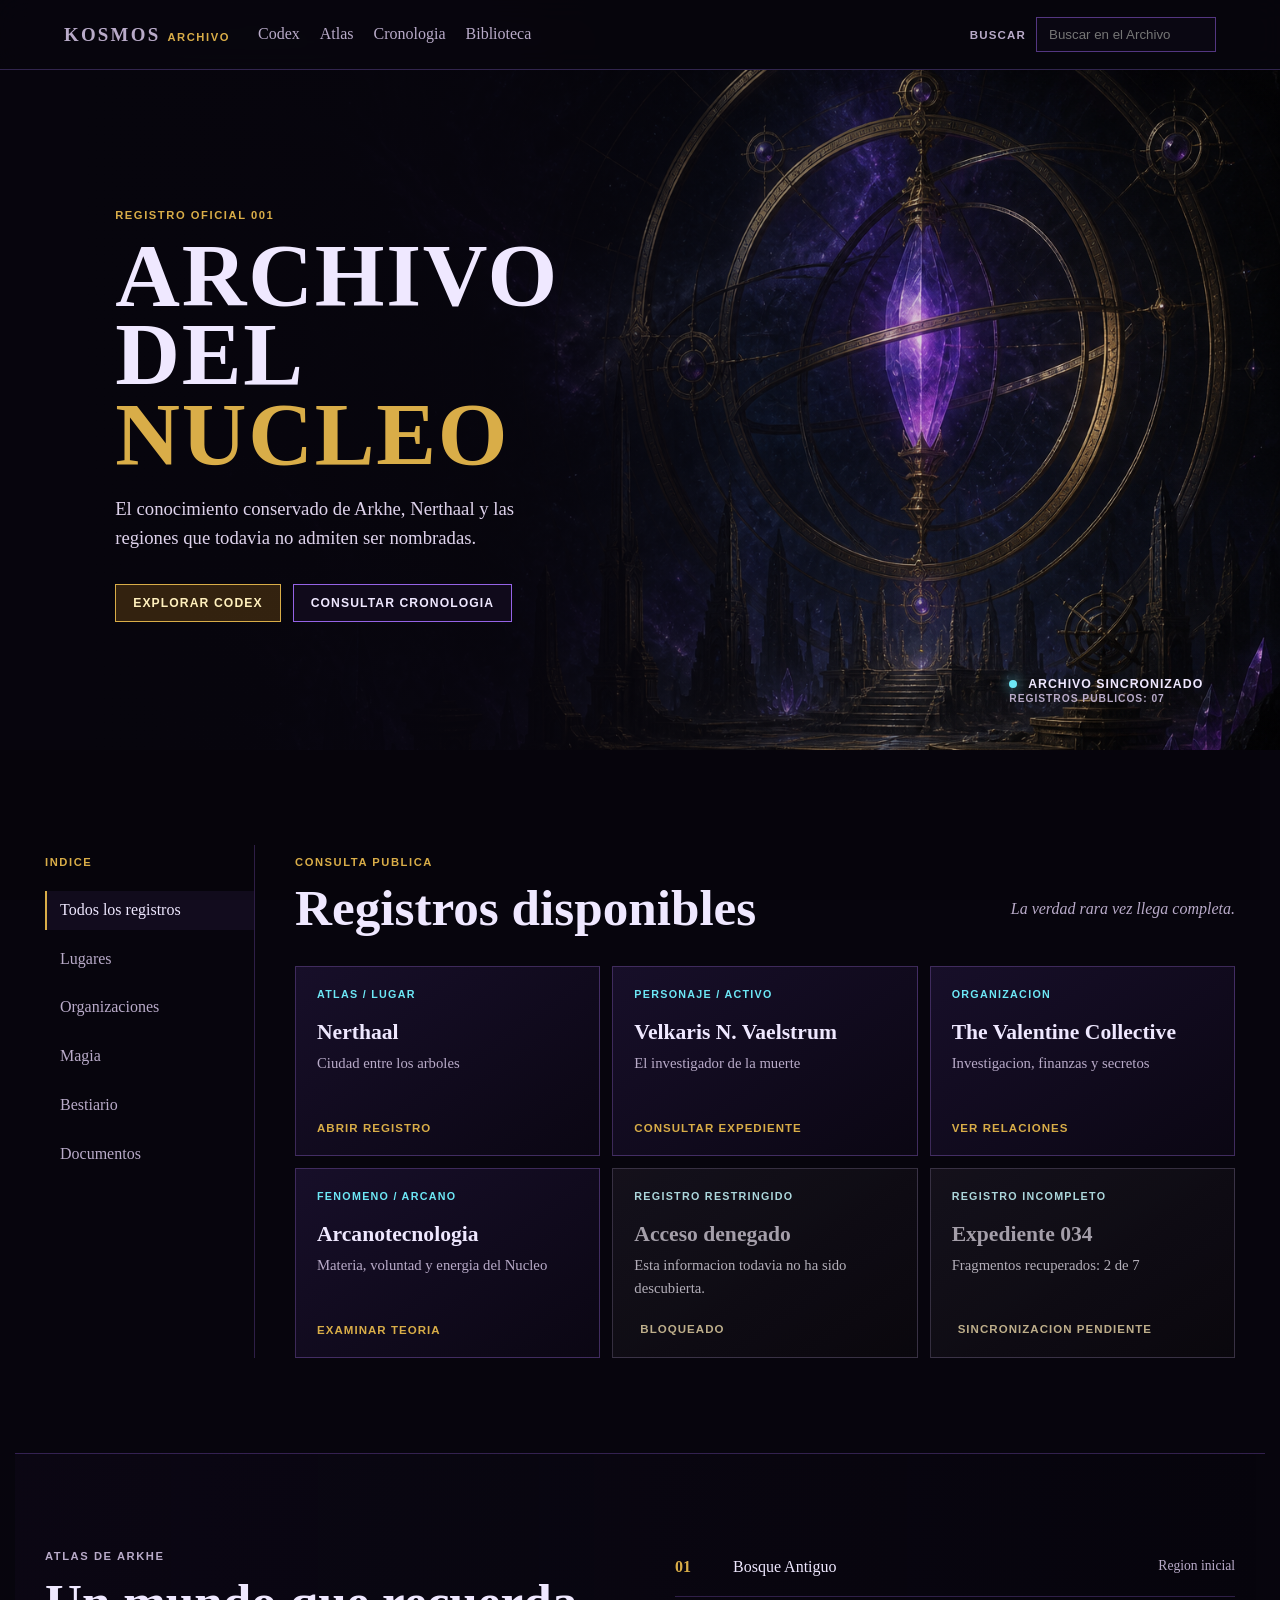
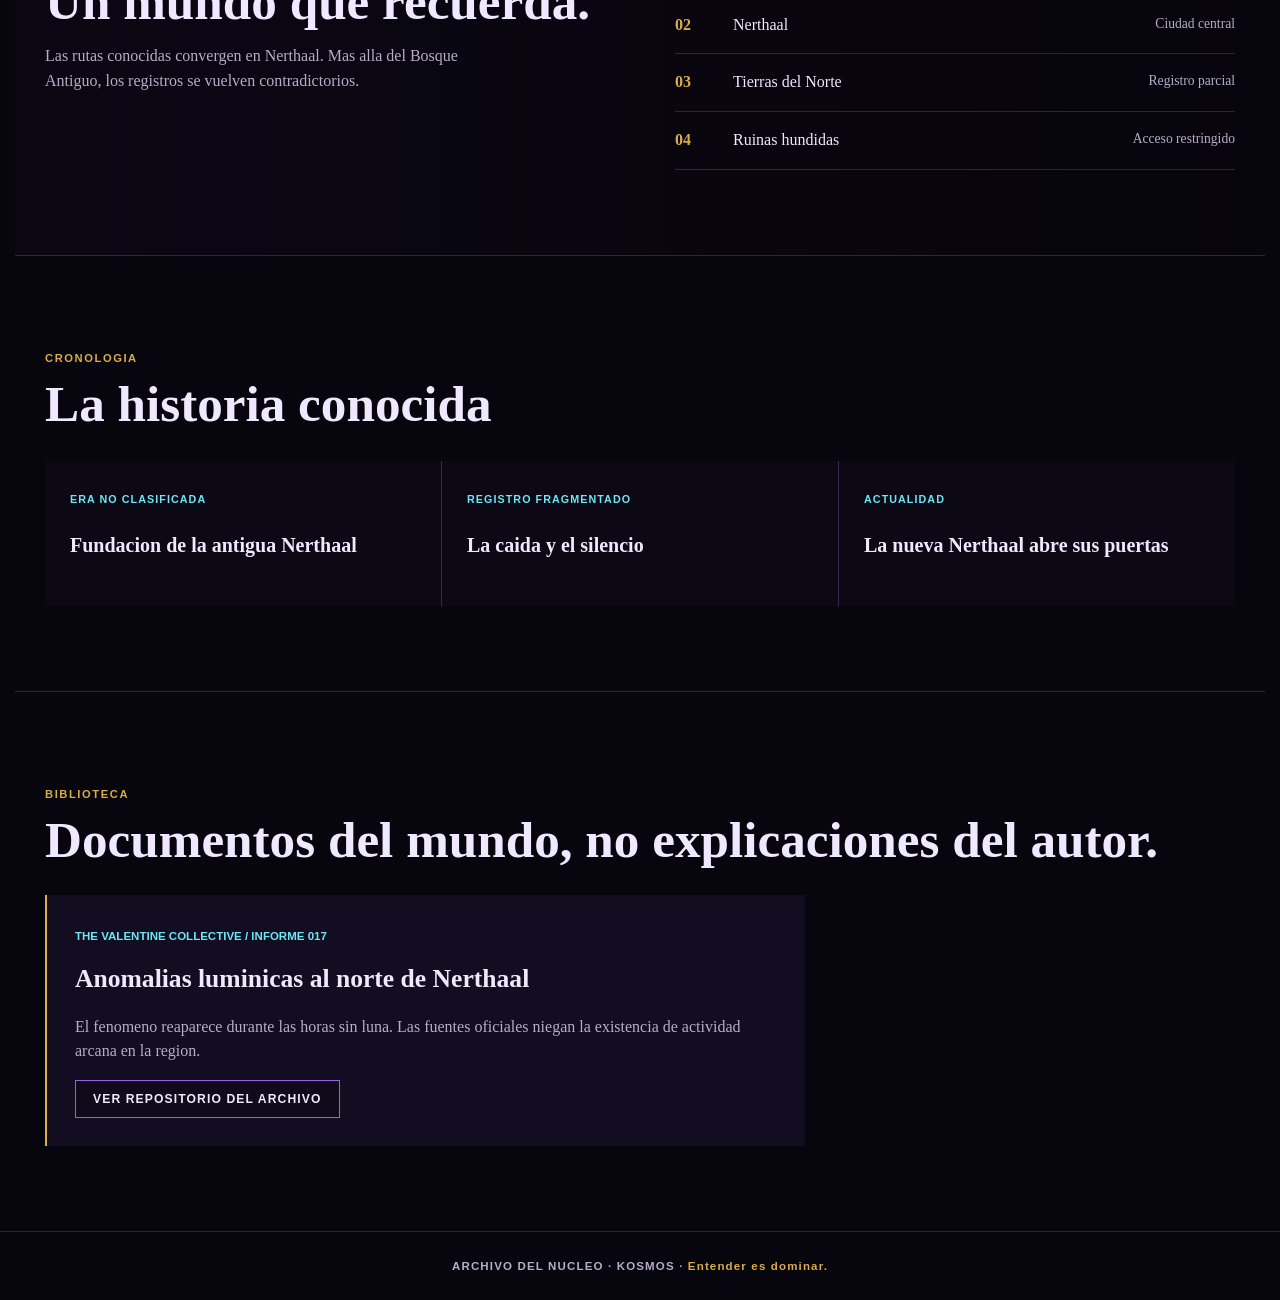
==== index.html @ aa48d92b "Create KOSMOS Codex site" ====
<!doctype html>
<html lang="es">
<head>
  <meta charset="utf-8">
  <meta name="viewport" content="width=device-width, initial-scale=1">
  <meta name="description" content="Archivo oficial del mundo de KOSMOS.">
  <title>KOSMOS | Archivo del Nucleo</title>
  <link rel="stylesheet" href="styles.css">
</head>
<body>
  <header class="topbar"><a class="brand" href="#inicio">KOSMOS <span>ARCHIVO</span></a><button class="menu" aria-label="Abrir navegacion" aria-expanded="false">Secciones</button><nav><a href="#codex">Codex</a><a href="#atlas">Atlas</a><a href="#cronologia">Cronologia</a><a href="#biblioteca">Biblioteca</a></nav><label class="search"><span>Buscar</span><input id="search" type="search" placeholder="Buscar en el Archivo"></label></header>
  <main id="inicio">
    <section class="hero"><div class="hero-copy"><p class="eyebrow">REGISTRO OFICIAL 001</p><h1>ARCHIVO DEL<br><em>NUCLEO</em></h1><p class="lead">El conocimiento conservado de Arkhe, Nerthaal y las regiones que todavia no admiten ser nombradas.</p><div class="actions"><a class="button primary" href="#codex">Explorar Codex</a><a class="button" href="#cronologia">Consultar cronologia</a></div></div><div class="hero-status"><span class="pulse"></span> Archivo sincronizado<br><small>Registros publicos: 07</small></div></section>
    <section class="content-shell" id="codex"><aside class="sidebar"><p class="eyebrow">INDICE</p><a class="active" href="#codex">Todos los registros</a><a href="#atlas">Lugares</a><a href="#facciones">Organizaciones</a><a href="#magia">Magia</a><a href="#bestiario">Bestiario</a><a href="#biblioteca">Documentos</a></aside><div class="archive"><div class="section-heading"><div><p class="eyebrow">CONSULTA PUBLICA</p><h2>Registros disponibles</h2></div><p>La verdad rara vez llega completa.</p></div><div class="records" id="records">
      <article class="record" data-tags="lugar nerthaal ciudad"><p>ATLAS / LUGAR</p><h3>Nerthaal</h3><span>Ciudad entre los arboles</span><a href="#atlas">Abrir registro</a></article>
      <article class="record" data-tags="personaje velkaris investigador"><p>PERSONAJE / ACTIVO</p><h3>Velkaris N. Vaelstrum</h3><span>El investigador de la muerte</span><a href="#biblioteca">Consultar expediente</a></article>
      <article class="record" data-tags="faccion collective valentine"><p>ORGANIZACION</p><h3>The Valentine Collective</h3><span>Investigacion, finanzas y secretos</span><a href="#facciones">Ver relaciones</a></article>
      <article class="record" data-tags="magia arcanotecnologia nucleo"><p>FENOMENO / ARCANO</p><h3>Arcanotecnologia</h3><span>Materia, voluntad y energia del Nucleo</span><a href="#magia">Examinar teoria</a></article>
      <article class="record locked" data-tags="restringido secreto"><p>REGISTRO RESTRINGIDO</p><h3>Acceso denegado</h3><span>Esta informacion todavia no ha sido descubierta.</span><button disabled>Bloqueado</button></article>
      <article class="record locked" data-tags="restringido ruinas"><p>REGISTRO INCOMPLETO</p><h3>Expediente 034</h3><span>Fragmentos recuperados: 2 de 7</span><button disabled>Sincronizacion pendiente</button></article>
    </div></div></section>
    <section class="atlas" id="atlas"><div><p class="eyebrow">ATLAS DE ARKHE</p><h2>Un mundo que recuerda.</h2><p>Las rutas conocidas convergen en Nerthaal. Mas alla del Bosque Antiguo, los registros se vuelven contradictorios.</p></div><ol><li><b>01</b> Bosque Antiguo <span>Region inicial</span></li><li><b>02</b> Nerthaal <span>Ciudad central</span></li><li><b>03</b> Tierras del Norte <span>Registro parcial</span></li><li><b>04</b> Ruinas hundidas <span>Acceso restringido</span></li></ol></section>
    <section class="timeline" id="cronologia"><p class="eyebrow">CRONOLOGIA</p><h2>La historia conocida</h2><div class="events"><article><span>ERA NO CLASIFICADA</span><h3>Fundacion de la antigua Nerthaal</h3></article><article><span>REGISTRO FRAGMENTADO</span><h3>La caida y el silencio</h3></article><article><span>ACTUALIDAD</span><h3>La nueva Nerthaal abre sus puertas</h3></article></div></section>
    <section class="library" id="biblioteca"><p class="eyebrow">BIBLIOTECA</p><h2>Documentos del mundo, no explicaciones del autor.</h2><article><span>THE VALENTINE COLLECTIVE / INFORME 017</span><h3>Anomalias luminicas al norte de Nerthaal</h3><p>El fenomeno reaparece durante las horas sin luna. Las fuentes oficiales niegan la existencia de actividad arcana en la region.</p><a class="button" href="https://github.com/Blacksdmk/KosmosCodex">Ver repositorio del Archivo</a></article></section>
  </main><footer>ARCHIVO DEL NUCLEO · KOSMOS · <span>Entender es dominar.</span></footer><script src="script.js"></script>
</body></html>
---- styles.css ----
:root{--void:#07050d;--panel:#120d20;--ink:#efe8ff;--muted:#b9abc9;--gold:#d9ad48;--violet:#a86cff;--cyan:#6de7f6}*{box-sizing:border-box}html{scroll-behavior:smooth}body{margin:0;background:var(--void);color:var(--ink);font:16px/1.55 Georgia,"Times New Roman",serif}body:before{content:"";position:fixed;inset:0;pointer-events:none;background:radial-gradient(circle at 20% 20%,#4d207020,transparent 31%),linear-gradient(90deg,#00000020,#0000);z-index:-1}.topbar{position:sticky;top:0;z-index:3;display:flex;align-items:center;gap:28px;padding:17px clamp(22px,5vw,74px);background:#08060dd9;border-bottom:1px solid #aa7cff44;backdrop-filter:blur(14px)}.brand{font-weight:bold;font-size:1.18rem;color:var(--ink);letter-spacing:.12em;text-decoration:none}.brand span,.eyebrow{color:var(--gold);font:700 .7rem/1.2 Arial,sans-serif;letter-spacing:.14em}.topbar nav{display:flex;gap:20px}.topbar a{color:var(--muted);text-decoration:none}.topbar a:hover{color:var(--cyan)}.search{margin-left:auto;display:flex;gap:10px;align-items:center;color:var(--muted);font:700 .72rem Arial,sans-serif;text-transform:uppercase;letter-spacing:.1em}.search input{width:180px;padding:9px 12px;color:var(--ink);background:#0a0712;border:1px solid #a86cff77;border-radius:0;outline:none}.menu{display:none}.hero{min-height:680px;display:flex;align-items:center;position:relative;padding:100px clamp(28px,9vw,150px);background:linear-gradient(90deg,#07050d 6%,#07050de8 37%,#07050d12 75%),url("assets/archive-hero.png") center/cover}.hero-copy{max-width:550px}.hero h1{margin:12px 0 20px;font-size:clamp(3.1rem,7vw,6.8rem);line-height:.89;letter-spacing:.02em}.hero h1 em{font-style:normal;color:var(--gold)}.lead{max-width:460px;color:#ded2eb;font-size:1.17rem}.actions{display:flex;gap:12px;flex-wrap:wrap;margin-top:32px}.button{display:inline-block;padding:11px 17px;border:1px solid #9563e6;color:var(--ink);font:700 .76rem Arial,sans-serif;letter-spacing:.09em;text-decoration:none;text-transform:uppercase;background:#100a1b}.button:hover{border-color:var(--cyan);color:var(--cyan)}.button.primary{border-color:var(--gold);background:#5a3d1188;color:#fff0bd}.hero-status{position:absolute;right:clamp(28px,6vw,90px);bottom:45px;color:var(--ink);font:700 .77rem Arial,sans-serif;letter-spacing:.08em;text-transform:uppercase}.hero-status small{color:var(--muted)}.pulse{display:inline-block;width:8px;height:8px;margin-right:7px;border-radius:50%;background:var(--cyan);box-shadow:0 0 13px var(--cyan);animation:pulse 2s infinite}@keyframes pulse{50%{opacity:.35;transform:scale(.65)}}.content-shell{display:grid;grid-template-columns:210px 1fr;gap:40px;max-width:1250px;margin:0 auto;padding:95px 30px}.sidebar{display:flex;flex-direction:column;gap:10px;border-right:1px solid #7e56bd55}.sidebar a{padding:7px 13px;color:var(--muted);text-decoration:none;border-left:2px solid transparent}.sidebar a.active,.sidebar a:hover{border-color:var(--gold);color:var(--ink);background:#a86cff12}.section-heading{display:flex;justify-content:space-between;gap:20px;align-items:end}.section-heading h2,.atlas h2,.timeline h2,.library h2{margin:.2rem 0;font-size:clamp(2rem,4vw,3.5rem);line-height:1.05}.section-heading>p{color:var(--muted);font-style:italic}.records{display:grid;grid-template-columns:repeat(3,minmax(0,1fr));gap:12px;margin-top:28px}.record{min-height:190px;padding:21px;border:1px solid #875cbd66;background:linear-gradient(145deg,#1b1230d0,#0c0815d0);display:flex;flex-direction:column}.record p{margin:0;color:var(--cyan);font:700 .67rem Arial,sans-serif;letter-spacing:.12em}.record h3{margin:16px 0 3px;font-size:1.35rem}.record span{color:var(--muted);font-size:.92rem}.record a,.record button{margin-top:auto;padding-top:20px;color:var(--gold);background:none;border:0;text-align:left;font:700 .72rem Arial,sans-serif;text-transform:uppercase;letter-spacing:.09em;text-decoration:none}.locked{filter:saturate(.35)}.locked h3{color:#aa9bb9}.atlas,.timeline,.library{max-width:1250px;margin:0 auto;padding:85px 30px;border-top:1px solid #a86cff44}.atlas{display:grid;grid-template-columns:1fr 1fr;gap:70px;background:linear-gradient(90deg,#160d2644,transparent)}.atlas p{color:var(--muted);max-width:440px}.atlas ol{padding:0;margin:0;list-style:none}.atlas li{display:grid;grid-template-columns:48px 1fr auto;gap:10px;padding:16px 0;border-bottom:1px solid #7e56bd55}.atlas b{color:var(--gold)}.atlas span{color:var(--muted);font-size:.85rem}.events{display:grid;grid-template-columns:repeat(3,1fr);gap:1px;margin-top:30px;background:#7e56bd66}.events article{padding:25px;background:#0c0814}.events span{color:var(--cyan);font:700 .67rem Arial,sans-serif;letter-spacing:.1em}.events h3{font-size:1.25rem}.library article{max-width:760px;margin-top:28px;padding:28px;border-left:2px solid var(--gold);background:#120d20}.library article span{color:var(--cyan);font:700 .72rem Arial,sans-serif}.library article h3{font-size:1.6rem;margin:.7rem 0}.library article p{color:var(--muted)}footer{padding:28px;text-align:center;border-top:1px solid #7e56bd55;color:var(--muted);font:700 .72rem Arial,sans-serif;letter-spacing:.1em}footer span{color:var(--gold)}@media(max-width:800px){.topbar nav,.search{display:none}.menu{display:block;margin-left:auto;border:1px solid #a86cff;background:#120d20;color:var(--ink);padding:9px}.topbar.open nav{display:flex;position:absolute;top:100%;left:0;right:0;padding:20px;flex-direction:column;background:#0a0712}.hero{min-height:600px;padding:120px 30px 90px;background:linear-gradient(90deg,#07050df2,#07050d70),url("assets/archive-hero.png") 62%/cover}.hero-status{left:30px;right:auto}.content-shell{grid-template-columns:1fr;padding:60px 22px}.sidebar{border-right:0;border-bottom:1px solid #7e56bd55;padding-bottom:16px}.records,.events{grid-template-columns:1fr}.atlas{grid-template-columns:1fr;gap:30px;padding:60px 22px}.timeline,.library{padding:60px 22px}.section-heading{display:block}}
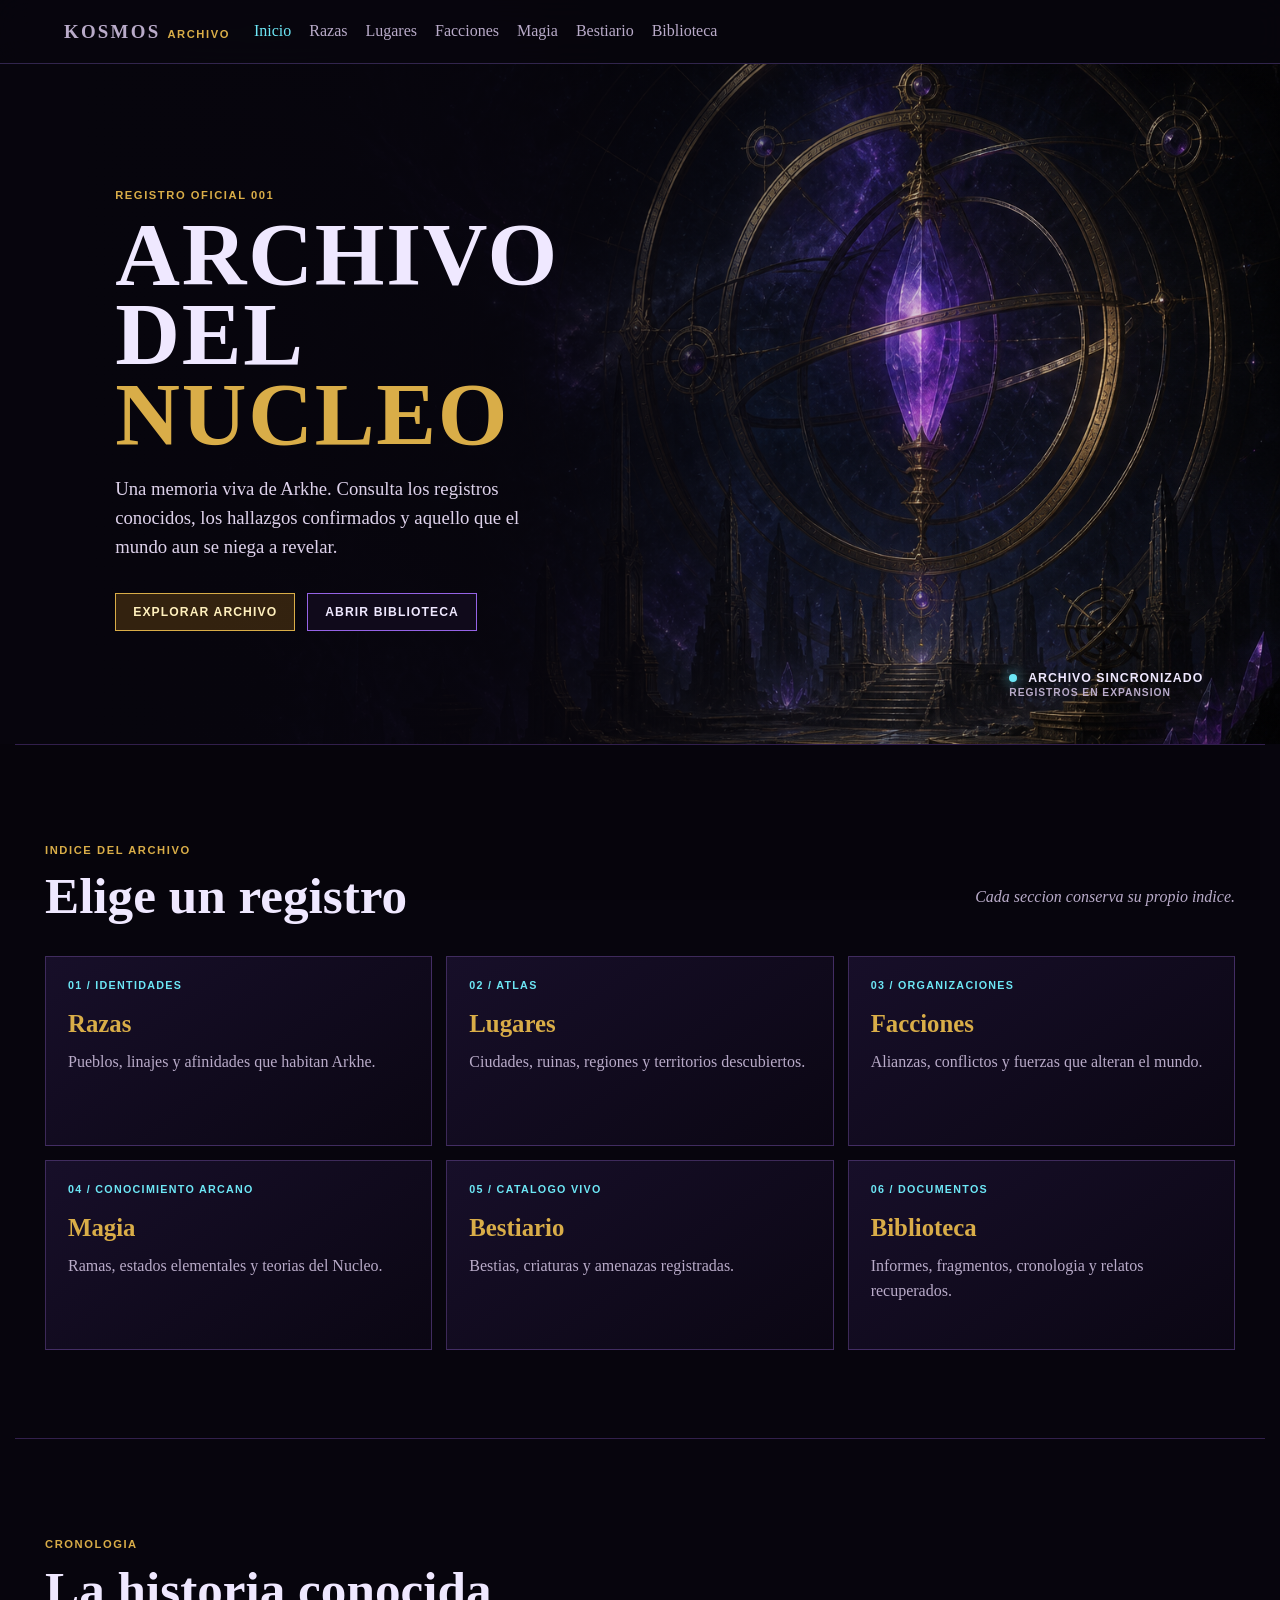
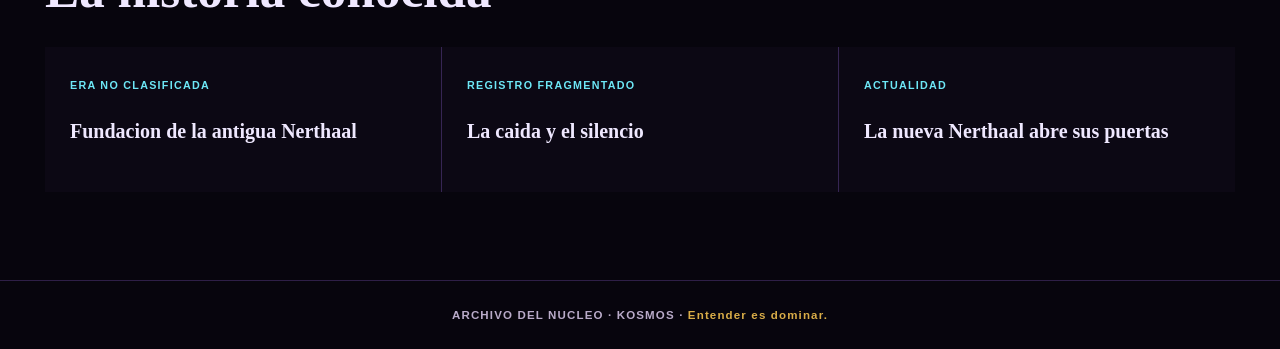
==== commit dcc32e58: "Organize Codex into separate archive sections" ====
--- a/index.html
+++ b/index.html
@@ -1,26 +1,10 @@
 <!doctype html>
-<html lang="es">
-<head>
-  <meta charset="utf-8">
-  <meta name="viewport" content="width=device-width, initial-scale=1">
-  <meta name="description" content="Archivo oficial del mundo de KOSMOS.">
-  <title>KOSMOS | Archivo del Nucleo</title>
-  <link rel="stylesheet" href="styles.css">
-</head>
+<html lang="es"><head><meta charset="utf-8"><meta name="viewport" content="width=device-width, initial-scale=1"><meta name="description" content="Archivo oficial del mundo de KOSMOS."><title>KOSMOS | Archivo del Nucleo</title><link rel="stylesheet" href="styles.css"></head>
 <body>
-  <header class="topbar"><a class="brand" href="#inicio">KOSMOS <span>ARCHIVO</span></a><button class="menu" aria-label="Abrir navegacion" aria-expanded="false">Secciones</button><nav><a href="#codex">Codex</a><a href="#atlas">Atlas</a><a href="#cronologia">Cronologia</a><a href="#biblioteca">Biblioteca</a></nav><label class="search"><span>Buscar</span><input id="search" type="search" placeholder="Buscar en el Archivo"></label></header>
-  <main id="inicio">
-    <section class="hero"><div class="hero-copy"><p class="eyebrow">REGISTRO OFICIAL 001</p><h1>ARCHIVO DEL<br><em>NUCLEO</em></h1><p class="lead">El conocimiento conservado de Arkhe, Nerthaal y las regiones que todavia no admiten ser nombradas.</p><div class="actions"><a class="button primary" href="#codex">Explorar Codex</a><a class="button" href="#cronologia">Consultar cronologia</a></div></div><div class="hero-status"><span class="pulse"></span> Archivo sincronizado<br><small>Registros publicos: 07</small></div></section>
-    <section class="content-shell" id="codex"><aside class="sidebar"><p class="eyebrow">INDICE</p><a class="active" href="#codex">Todos los registros</a><a href="#atlas">Lugares</a><a href="#facciones">Organizaciones</a><a href="#magia">Magia</a><a href="#bestiario">Bestiario</a><a href="#biblioteca">Documentos</a></aside><div class="archive"><div class="section-heading"><div><p class="eyebrow">CONSULTA PUBLICA</p><h2>Registros disponibles</h2></div><p>La verdad rara vez llega completa.</p></div><div class="records" id="records">
-      <article class="record" data-tags="lugar nerthaal ciudad"><p>ATLAS / LUGAR</p><h3>Nerthaal</h3><span>Ciudad entre los arboles</span><a href="#atlas">Abrir registro</a></article>
-      <article class="record" data-tags="personaje velkaris investigador"><p>PERSONAJE / ACTIVO</p><h3>Velkaris N. Vaelstrum</h3><span>El investigador de la muerte</span><a href="#biblioteca">Consultar expediente</a></article>
-      <article class="record" data-tags="faccion collective valentine"><p>ORGANIZACION</p><h3>The Valentine Collective</h3><span>Investigacion, finanzas y secretos</span><a href="#facciones">Ver relaciones</a></article>
-      <article class="record" data-tags="magia arcanotecnologia nucleo"><p>FENOMENO / ARCANO</p><h3>Arcanotecnologia</h3><span>Materia, voluntad y energia del Nucleo</span><a href="#magia">Examinar teoria</a></article>
-      <article class="record locked" data-tags="restringido secreto"><p>REGISTRO RESTRINGIDO</p><h3>Acceso denegado</h3><span>Esta informacion todavia no ha sido descubierta.</span><button disabled>Bloqueado</button></article>
-      <article class="record locked" data-tags="restringido ruinas"><p>REGISTRO INCOMPLETO</p><h3>Expediente 034</h3><span>Fragmentos recuperados: 2 de 7</span><button disabled>Sincronizacion pendiente</button></article>
-    </div></div></section>
-    <section class="atlas" id="atlas"><div><p class="eyebrow">ATLAS DE ARKHE</p><h2>Un mundo que recuerda.</h2><p>Las rutas conocidas convergen en Nerthaal. Mas alla del Bosque Antiguo, los registros se vuelven contradictorios.</p></div><ol><li><b>01</b> Bosque Antiguo <span>Region inicial</span></li><li><b>02</b> Nerthaal <span>Ciudad central</span></li><li><b>03</b> Tierras del Norte <span>Registro parcial</span></li><li><b>04</b> Ruinas hundidas <span>Acceso restringido</span></li></ol></section>
-    <section class="timeline" id="cronologia"><p class="eyebrow">CRONOLOGIA</p><h2>La historia conocida</h2><div class="events"><article><span>ERA NO CLASIFICADA</span><h3>Fundacion de la antigua Nerthaal</h3></article><article><span>REGISTRO FRAGMENTADO</span><h3>La caida y el silencio</h3></article><article><span>ACTUALIDAD</span><h3>La nueva Nerthaal abre sus puertas</h3></article></div></section>
-    <section class="library" id="biblioteca"><p class="eyebrow">BIBLIOTECA</p><h2>Documentos del mundo, no explicaciones del autor.</h2><article><span>THE VALENTINE COLLECTIVE / INFORME 017</span><h3>Anomalias luminicas al norte de Nerthaal</h3><p>El fenomeno reaparece durante las horas sin luna. Las fuentes oficiales niegan la existencia de actividad arcana en la region.</p><a class="button" href="https://github.com/Blacksdmk/KosmosCodex">Ver repositorio del Archivo</a></article></section>
+  <header class="topbar"><a class="brand" href="index.html">KOSMOS <span>ARCHIVO</span></a><button class="menu" aria-label="Abrir navegacion" aria-expanded="false">Secciones</button><nav><a class="selected" href="index.html">Inicio</a><a href="razas.html">Razas</a><a href="lugares.html">Lugares</a><a href="facciones.html">Facciones</a><a href="magia.html">Magia</a><a href="bestiario.html">Bestiario</a><a href="biblioteca.html">Biblioteca</a></nav></header>
+  <main>
+    <section class="hero"><div class="hero-copy"><p class="eyebrow">REGISTRO OFICIAL 001</p><h1>ARCHIVO DEL<br><em>NUCLEO</em></h1><p class="lead">Una memoria viva de Arkhe. Consulta los registros conocidos, los hallazgos confirmados y aquello que el mundo aun se niega a revelar.</p><div class="actions"><a class="button primary" href="#secciones">Explorar Archivo</a><a class="button" href="biblioteca.html">Abrir biblioteca</a></div></div><div class="hero-status"><span class="pulse"></span> Archivo sincronizado<br><small>Registros en expansion</small></div></section>
+    <section class="portal" id="secciones"><div class="section-heading"><div><p class="eyebrow">INDICE DEL ARCHIVO</p><h2>Elige un registro</h2></div><p>Cada seccion conserva su propio indice.</p></div><div class="portal-grid"><a class="portal-card" href="razas.html"><span>01 / IDENTIDADES</span><h3>Razas</h3><p>Pueblos, linajes y afinidades que habitan Arkhe.</p></a><a class="portal-card" href="lugares.html"><span>02 / ATLAS</span><h3>Lugares</h3><p>Ciudades, ruinas, regiones y territorios descubiertos.</p></a><a class="portal-card" href="facciones.html"><span>03 / ORGANIZACIONES</span><h3>Facciones</h3><p>Alianzas, conflictos y fuerzas que alteran el mundo.</p></a><a class="portal-card" href="magia.html"><span>04 / CONOCIMIENTO ARCANO</span><h3>Magia</h3><p>Ramas, estados elementales y teorias del Nucleo.</p></a><a class="portal-card" href="bestiario.html"><span>05 / CATALOGO VIVO</span><h3>Bestiario</h3><p>Bestias, criaturas y amenazas registradas.</p></a><a class="portal-card" href="biblioteca.html"><span>06 / DOCUMENTOS</span><h3>Biblioteca</h3><p>Informes, fragmentos, cronologia y relatos recuperados.</p></a></div></section>
+    <section class="timeline"><p class="eyebrow">CRONOLOGIA</p><h2>La historia conocida</h2><div class="events"><article><span>ERA NO CLASIFICADA</span><h3>Fundacion de la antigua Nerthaal</h3></article><article><span>REGISTRO FRAGMENTADO</span><h3>La caida y el silencio</h3></article><article><span>ACTUALIDAD</span><h3>La nueva Nerthaal abre sus puertas</h3></article></div></section>
   </main><footer>ARCHIVO DEL NUCLEO · KOSMOS · <span>Entender es dominar.</span></footer><script src="script.js"></script>
 </body></html>
--- a/styles.css
+++ b/styles.css
@@ -1 +1 @@
-:root{--void:#07050d;--panel:#120d20;--ink:#efe8ff;--muted:#b9abc9;--gold:#d9ad48;--violet:#a86cff;--cyan:#6de7f6}*{box-sizing:border-box}html{scroll-behavior:smooth}body{margin:0;background:var(--void);color:var(--ink);font:16px/1.55 Georgia,"Times New Roman",serif}body:before{content:"";position:fixed;inset:0;pointer-events:none;background:radial-gradient(circle at 20% 20%,#4d207020,transparent 31%),linear-gradient(90deg,#00000020,#0000);z-index:-1}.topbar{position:sticky;top:0;z-index:3;display:flex;align-items:center;gap:28px;padding:17px clamp(22px,5vw,74px);background:#08060dd9;border-bottom:1px solid #aa7cff44;backdrop-filter:blur(14px)}.brand{font-weight:bold;font-size:1.18rem;color:var(--ink);letter-spacing:.12em;text-decoration:none}.brand span,.eyebrow{color:var(--gold);font:700 .7rem/1.2 Arial,sans-serif;letter-spacing:.14em}.topbar nav{display:flex;gap:20px}.topbar a{color:var(--muted);text-decoration:none}.topbar a:hover{color:var(--cyan)}.search{margin-left:auto;display:flex;gap:10px;align-items:center;color:var(--muted);font:700 .72rem Arial,sans-serif;text-transform:uppercase;letter-spacing:.1em}.search input{width:180px;padding:9px 12px;color:var(--ink);background:#0a0712;border:1px solid #a86cff77;border-radius:0;outline:none}.menu{display:none}.hero{min-height:680px;display:flex;align-items:center;position:relative;padding:100px clamp(28px,9vw,150px);background:linear-gradient(90deg,#07050d 6%,#07050de8 37%,#07050d12 75%),url("assets/archive-hero.png") center/cover}.hero-copy{max-width:550px}.hero h1{margin:12px 0 20px;font-size:clamp(3.1rem,7vw,6.8rem);line-height:.89;letter-spacing:.02em}.hero h1 em{font-style:normal;color:var(--gold)}.lead{max-width:460px;color:#ded2eb;font-size:1.17rem}.actions{display:flex;gap:12px;flex-wrap:wrap;margin-top:32px}.button{display:inline-block;padding:11px 17px;border:1px solid #9563e6;color:var(--ink);font:700 .76rem Arial,sans-serif;letter-spacing:.09em;text-decoration:none;text-transform:uppercase;background:#100a1b}.button:hover{border-color:var(--cyan);color:var(--cyan)}.button.primary{border-color:var(--gold);background:#5a3d1188;color:#fff0bd}.hero-status{position:absolute;right:clamp(28px,6vw,90px);bottom:45px;color:var(--ink);font:700 .77rem Arial,sans-serif;letter-spacing:.08em;text-transform:uppercase}.hero-status small{color:var(--muted)}.pulse{display:inline-block;width:8px;height:8px;margin-right:7px;border-radius:50%;background:var(--cyan);box-shadow:0 0 13px var(--cyan);animation:pulse 2s infinite}@keyframes pulse{50%{opacity:.35;transform:scale(.65)}}.content-shell{display:grid;grid-template-columns:210px 1fr;gap:40px;max-width:1250px;margin:0 auto;padding:95px 30px}.sidebar{display:flex;flex-direction:column;gap:10px;border-right:1px solid #7e56bd55}.sidebar a{padding:7px 13px;color:var(--muted);text-decoration:none;border-left:2px solid transparent}.sidebar a.active,.sidebar a:hover{border-color:var(--gold);color:var(--ink);background:#a86cff12}.section-heading{display:flex;justify-content:space-between;gap:20px;align-items:end}.section-heading h2,.atlas h2,.timeline h2,.library h2{margin:.2rem 0;font-size:clamp(2rem,4vw,3.5rem);line-height:1.05}.section-heading>p{color:var(--muted);font-style:italic}.records{display:grid;grid-template-columns:repeat(3,minmax(0,1fr));gap:12px;margin-top:28px}.record{min-height:190px;padding:21px;border:1px solid #875cbd66;background:linear-gradient(145deg,#1b1230d0,#0c0815d0);display:flex;flex-direction:column}.record p{margin:0;color:var(--cyan);font:700 .67rem Arial,sans-serif;letter-spacing:.12em}.record h3{margin:16px 0 3px;font-size:1.35rem}.record span{color:var(--muted);font-size:.92rem}.record a,.record button{margin-top:auto;padding-top:20px;color:var(--gold);background:none;border:0;text-align:left;font:700 .72rem Arial,sans-serif;text-transform:uppercase;letter-spacing:.09em;text-decoration:none}.locked{filter:saturate(.35)}.locked h3{color:#aa9bb9}.atlas,.timeline,.library{max-width:1250px;margin:0 auto;padding:85px 30px;border-top:1px solid #a86cff44}.atlas{display:grid;grid-template-columns:1fr 1fr;gap:70px;background:linear-gradient(90deg,#160d2644,transparent)}.atlas p{color:var(--muted);max-width:440px}.atlas ol{padding:0;margin:0;list-style:none}.atlas li{display:grid;grid-template-columns:48px 1fr auto;gap:10px;padding:16px 0;border-bottom:1px solid #7e56bd55}.atlas b{color:var(--gold)}.atlas span{color:var(--muted);font-size:.85rem}.events{display:grid;grid-template-columns:repeat(3,1fr);gap:1px;margin-top:30px;background:#7e56bd66}.events article{padding:25px;background:#0c0814}.events span{color:var(--cyan);font:700 .67rem Arial,sans-serif;letter-spacing:.1em}.events h3{font-size:1.25rem}.library article{max-width:760px;margin-top:28px;padding:28px;border-left:2px solid var(--gold);background:#120d20}.library article span{color:var(--cyan);font:700 .72rem Arial,sans-serif}.library article h3{font-size:1.6rem;margin:.7rem 0}.library article p{color:var(--muted)}footer{padding:28px;text-align:center;border-top:1px solid #7e56bd55;color:var(--muted);font:700 .72rem Arial,sans-serif;letter-spacing:.1em}footer span{color:var(--gold)}@media(max-width:800px){.topbar nav,.search{display:none}.menu{display:block;margin-left:auto;border:1px solid #a86cff;background:#120d20;color:var(--ink);padding:9px}.topbar.open nav{display:flex;position:absolute;top:100%;left:0;right:0;padding:20px;flex-direction:column;background:#0a0712}.hero{min-height:600px;padding:120px 30px 90px;background:linear-gradient(90deg,#07050df2,#07050d70),url("assets/archive-hero.png") 62%/cover}.hero-status{left:30px;right:auto}.content-shell{grid-template-columns:1fr;padding:60px 22px}.sidebar{border-right:0;border-bottom:1px solid #7e56bd55;padding-bottom:16px}.records,.events{grid-template-columns:1fr}.atlas{grid-template-columns:1fr;gap:30px;padding:60px 22px}.timeline,.library{padding:60px 22px}.section-heading{display:block}}
+:root{--void:#07050d;--panel:#120d20;--ink:#efe8ff;--muted:#b9abc9;--gold:#d9ad48;--violet:#a86cff;--cyan:#6de7f6}*{box-sizing:border-box}html{scroll-behavior:smooth}body{margin:0;background:var(--void);color:var(--ink);font:16px/1.55 Georgia,"Times New Roman",serif}body:before{content:"";position:fixed;inset:0;pointer-events:none;background:radial-gradient(circle at 20% 20%,#4d207020,transparent 31%),linear-gradient(90deg,#00000020,#0000);z-index:-1}.topbar{position:sticky;top:0;z-index:3;display:flex;align-items:center;gap:24px;padding:17px clamp(22px,5vw,74px);background:#08060dd9;border-bottom:1px solid #aa7cff44;backdrop-filter:blur(14px)}.brand{font-weight:bold;font-size:1.18rem;color:var(--ink);letter-spacing:.12em;text-decoration:none}.brand span,.eyebrow{color:var(--gold);font:700 .7rem/1.2 Arial,sans-serif;letter-spacing:.14em}.topbar nav{display:flex;gap:18px;flex-wrap:wrap}.topbar a{color:var(--muted);text-decoration:none}.topbar a:hover,.topbar nav a.selected{color:var(--cyan)}.menu{display:none}.hero{min-height:680px;display:flex;align-items:center;position:relative;padding:100px clamp(28px,9vw,150px);background:linear-gradient(90deg,#07050d 6%,#07050de8 37%,#07050d12 75%),url("assets/archive-hero.png") center/cover}.hero-copy{max-width:550px}.hero h1{margin:12px 0 20px;font-size:clamp(3.1rem,7vw,6.8rem);line-height:.89;letter-spacing:.02em}.hero h1 em{font-style:normal;color:var(--gold)}.lead{max-width:460px;color:#ded2eb;font-size:1.17rem}.actions{display:flex;gap:12px;flex-wrap:wrap;margin-top:32px}.button{display:inline-block;padding:11px 17px;border:1px solid #9563e6;color:var(--ink);font:700 .76rem Arial,sans-serif;letter-spacing:.09em;text-decoration:none;text-transform:uppercase;background:#100a1b}.button:hover{border-color:var(--cyan);color:var(--cyan)}.button.primary{border-color:var(--gold);background:#5a3d1188;color:#fff0bd}.hero-status{position:absolute;right:clamp(28px,6vw,90px);bottom:45px;color:var(--ink);font:700 .77rem Arial,sans-serif;letter-spacing:.08em;text-transform:uppercase}.hero-status small{color:var(--muted)}.pulse{display:inline-block;width:8px;height:8px;margin-right:7px;border-radius:50%;background:var(--cyan);box-shadow:0 0 13px var(--cyan);animation:pulse 2s infinite}@keyframes pulse{50%{opacity:.35;transform:scale(.65)}}.portal,.page-shell,.timeline{max-width:1250px;margin:0 auto;padding:88px 30px;border-top:1px solid #a86cff44}.section-heading{display:flex;justify-content:space-between;gap:20px;align-items:end}.section-heading h2,.timeline h2{margin:.2rem 0;font-size:clamp(2rem,4vw,3.5rem);line-height:1.05}.section-heading>p,.page-lead,.notice{color:var(--muted);font-style:italic}.portal-grid,.records,.events{display:grid;grid-template-columns:repeat(3,minmax(0,1fr));gap:14px;margin-top:30px}.portal-card,.record{min-height:190px;padding:22px;border:1px solid #875cbd66;background:linear-gradient(145deg,#1b1230d0,#0c0815d0);display:flex;flex-direction:column}.portal-card{color:var(--ink);text-decoration:none;transition:transform .2s ease,border-color .2s ease}.portal-card:hover{border-color:var(--gold);transform:translateY(-3px)}.portal-card span,.record p,.events span{color:var(--cyan);font:700 .67rem Arial,sans-serif;letter-spacing:.12em}.portal-card h3,.record h3{margin:14px 0 7px;font-size:1.55rem;color:var(--gold)}.portal-card p,.record span{color:var(--muted);margin:0}.record a{margin-top:auto;padding-top:20px;color:var(--gold);font:700 .72rem Arial,sans-serif;text-transform:uppercase;letter-spacing:.09em;text-decoration:none}.locked{filter:saturate(.35)}.events{background:#7e56bd66;gap:1px}.events article{padding:25px;background:#0c0814}.events h3{font-size:1.25rem}.page-shell{min-height:calc(100vh - 80px);padding-top:82px}.page-shell>h1{margin:.3rem 0;font-size:clamp(2.7rem,6vw,5rem);line-height:1.05}.contributor-note{margin-top:42px;padding:24px;border-left:2px solid var(--gold);background:#120d20}.contributor-note h2{margin:.3rem 0}.contributor-note p{color:var(--muted)}code{color:var(--cyan);font-family:Consolas,monospace}footer{padding:28px;text-align:center;border-top:1px solid #7e56bd55;color:var(--muted);font:700 .72rem Arial,sans-serif;letter-spacing:.1em}footer span{color:var(--gold)}@media(max-width:900px){.topbar nav{gap:11px;font-size:.9rem}}@media(max-width:800px){.topbar nav{display:none}.menu{display:block;margin-left:auto;border:1px solid #a86cff;background:#120d20;color:var(--ink);padding:9px}.topbar.open nav{display:flex;position:absolute;top:100%;left:0;right:0;padding:20px;flex-direction:column;background:#0a0712}.hero{min-height:600px;padding:120px 30px 90px;background:linear-gradient(90deg,#07050df2,#07050d70),url("assets/archive-hero.png") 62%/cover}.hero-status{left:30px;right:auto}.portal,.page-shell,.timeline{padding:60px 22px}.portal-grid,.records,.events{grid-template-columns:1fr}.section-heading{display:block}}
